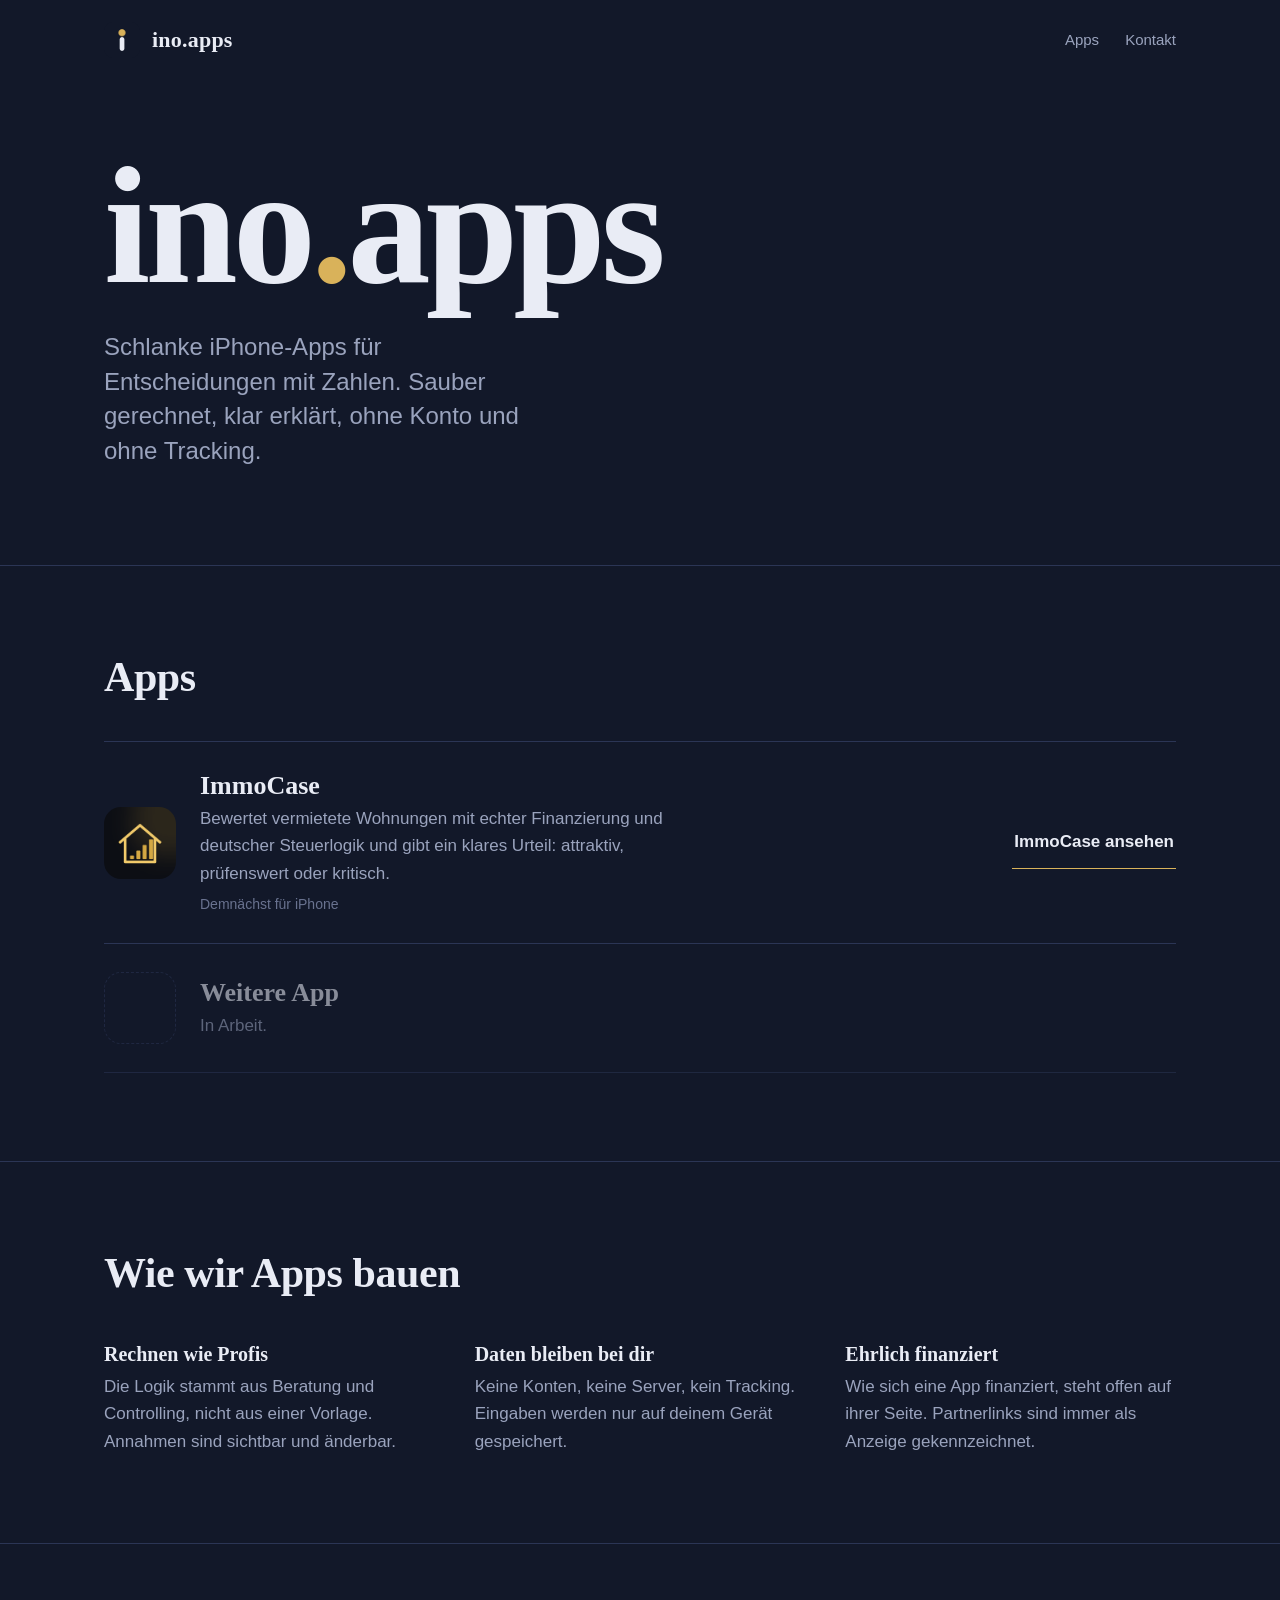
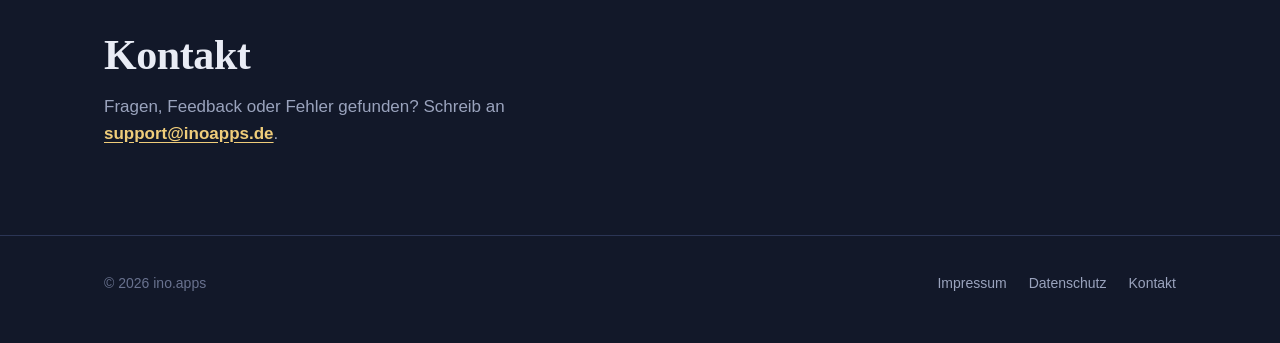
==== index.html @ d80a416d "Add files via upload" ====
<!DOCTYPE html>
<html lang="de">
<head>
<meta charset="UTF-8">
<meta name="viewport" content="width=device-width, initial-scale=1">
<title>ino.apps – Apps für Entscheidungen mit Zahlen</title>
<meta name="description" content="ino.apps entwickelt schlanke iPhone-Apps, die Entscheidungen mit Zahlen einfacher machen. Erste App: ImmoCase für die Bewertung vermieteter Immobilien.">
<link rel="canonical" href="https://inoapps.de/">
<meta property="og:title" content="ino.apps">
<meta property="og:description" content="Schlanke iPhone-Apps für Entscheidungen mit Zahlen.">
<meta name="theme-color" content="#121829">
<link rel="icon" href="/assets/ino-mark.svg" type="image/svg+xml">
<link rel="icon" href="/assets/ino-favicon.png" type="image/png">
<link rel="apple-touch-icon" href="/assets/ino-icon-180.png">
<link rel="stylesheet" href="/assets/style.css">
</head>
<body>
<header class="wrap top">
  <a class="brand" href="/"><img src="/assets/ino-icon-180.png" alt=""><span>ino.apps</span></a>
  <nav aria-label="Seitennavigation"><a href="#apps">Apps</a><a href="#kontakt">Kontakt</a></nav>
</header>
<main>
  <section class="wrap studio-hero">
    <h1 class="wordmark">ino<span class="dot">.</span>apps</h1>
    <p class="lead">Schlanke iPhone-Apps für Entscheidungen mit Zahlen. Sauber gerechnet, klar erklärt, ohne Konto und ohne Tracking.</p>
  </section>

  <section class="section" id="apps" aria-labelledby="apps-title">
    <div class="wrap">
      <h2 id="apps-title">Apps</h2>
      <ul class="apps">
        <li>
          <img src="/immocase/assets/icon-180.png" alt="">
          <div>
            <h3>ImmoCase</h3>
            <p>Bewertet vermietete Wohnungen mit echter Finanzierung und deutscher Steuerlogik und gibt ein klares Urteil: attraktiv, prüfenswert oder kritisch.</p>
            <p class="status">Demnächst für iPhone</p>
          </div>
          <a class="go" href="/immocase/">ImmoCase ansehen</a>
        </li>
        <li class="soon" aria-label="Weitere App in Arbeit">
          <span class="slot" aria-hidden="true"></span>
          <div><h3>Weitere App</h3><p>In Arbeit.</p></div>
        </li>
      </ul>
    </div>
  </section>

  <section class="section" aria-labelledby="p-title">
    <div class="wrap">
      <h2 id="p-title">Wie wir Apps bauen</h2>
      <div class="principles">
        <div><h3>Rechnen wie Profis</h3><p>Die Logik stammt aus Beratung und Controlling, nicht aus einer Vorlage. Annahmen sind sichtbar und änderbar.</p></div>
        <div><h3>Daten bleiben bei dir</h3><p>Keine Konten, keine Server, kein Tracking. Eingaben werden nur auf deinem Gerät gespeichert.</p></div>
        <div><h3>Ehrlich finanziert</h3><p>Wie sich eine App finanziert, steht offen auf ihrer Seite. Partnerlinks sind immer als Anzeige gekennzeichnet.</p></div>
      </div>
    </div>
  </section>

  <section class="section contact" id="kontakt" aria-labelledby="k-title">
    <div class="wrap">
      <h2 id="k-title">Kontakt</h2>
      <p>Fragen, Feedback oder Fehler gefunden? Schreib an <a href="mailto:support@inoapps.de">support@inoapps.de</a>.</p>
    </div>
  </section>
</main>
<footer><div class="wrap"><span>© 2026 ino.apps</span><nav aria-label="Rechtliches"><a href="/impressum.html">Impressum</a><a href="/datenschutz.html">Datenschutz</a><a href="mailto:support@inoapps.de">Kontakt</a></nav></div></footer>
</body>
</html>
---- assets/style.css ----
:root{
  --ink:#121829; --ink2:#182037; --ink3:#1F2843; --line:#2B3555;
  --text:#E9ECF5; --muted:#9AA3BD; --faint:#69728F;
  --gold:#D9B25A; --gold2:#F0CD7A;
  --g:#3DD68C; --y:#F0C34A; --r:#F06565;
  --serif:"Iowan Old Style","New York","Palatino Linotype",Palatino,Georgia,serif;
  --sans:-apple-system,BlinkMacSystemFont,"Segoe UI",Roboto,"Helvetica Neue",Arial,sans-serif;
  --wrap:1120px;
}
*{box-sizing:border-box;margin:0;padding:0}
html{scroll-behavior:smooth}
@media (prefers-reduced-motion:reduce){html{scroll-behavior:auto}*{animation:none!important;transition:none!important}}
body{background:var(--ink);color:var(--text);font:17px/1.6 var(--sans);-webkit-font-smoothing:antialiased}
a{color:var(--gold2);text-underline-offset:3px}
a:hover{color:#fff}
:focus-visible{outline:2px solid var(--gold2);outline-offset:3px;border-radius:4px}
.wrap{max-width:var(--wrap);margin:0 auto;padding:0 24px}
img{max-width:100%;height:auto;display:block}

/* Header */
.top{display:flex;align-items:center;justify-content:space-between;padding-top:22px;padding-bottom:22px}
.brand{display:flex;align-items:center;gap:12px;text-decoration:none;color:var(--text)}
.brand img{width:36px;height:36px;border-radius:9px}
.brand span{font:700 22px/1 var(--serif);letter-spacing:.01em}
.top nav{display:flex;gap:26px;font-size:15px}
.top nav a{color:var(--muted);text-decoration:none}
.top nav a:hover{color:var(--text)}

/* Hero */
.hero{display:grid;grid-template-columns:1.05fr .95fr;gap:56px;align-items:center;padding-top:56px;padding-bottom:88px}
.hero h1{font:600 clamp(40px,5.4vw,66px)/1.04 var(--serif);letter-spacing:-.015em;max-width:15ch}
.hero .lead{font-size:19px;color:var(--muted);margin-top:22px;max-width:46ch}
.cta{display:flex;flex-wrap:wrap;gap:14px;margin-top:34px;align-items:center}
.pill{display:inline-flex;align-items:center;gap:10px;background:var(--gold);color:#16130A;font-weight:650;font-size:16px;padding:14px 22px;border-radius:999px}
.pill small{font-weight:500;opacity:.75}
.ghost{color:var(--text);text-decoration:none;font-weight:600;padding:14px 4px;border-bottom:1px solid var(--line)}
.ghost:hover{border-color:var(--gold)}

/* Case card (live demo) */
.case{background:var(--ink2);border:1px solid var(--line);border-radius:22px;padding:26px;position:relative;box-shadow:0 30px 80px -30px rgba(0,0,0,.6)}
.case h2{font:600 15px/1.3 var(--sans);color:var(--muted);margin-bottom:16px}
.inputs{display:grid;grid-template-columns:repeat(3,1fr);gap:10px}
.inputs label{display:flex;flex-direction:column;gap:6px;font-size:13px;color:var(--muted)}
.inputs input{width:100%;background:var(--ink);border:1px solid var(--line);border-radius:10px;color:var(--text);font:600 17px var(--sans);font-variant-numeric:tabular-nums;padding:11px 12px}
.inputs input:focus{border-color:var(--gold);outline:none}
.verdict{display:flex;align-items:center;gap:22px;margin:26px 0 20px;padding:20px 0;border-top:1px solid var(--line);border-bottom:1px solid var(--line)}
.lamp{display:flex;flex-direction:column;gap:8px;background:#0C1020;padding:10px;border-radius:16px;border:1px solid var(--line)}
.lamp i{width:22px;height:22px;border-radius:50%;background:#262E47;transition:background .35s,box-shadow .35s}
.lamp i.on.r{background:var(--r);box-shadow:0 0 18px var(--r)}
.lamp i.on.y{background:var(--y);box-shadow:0 0 18px var(--y)}
.lamp i.on.g{background:var(--g);box-shadow:0 0 18px var(--g)}
.verdict b{display:block;font:600 40px/1 var(--serif)}
.verdict p{color:var(--muted);font-size:14px;margin-top:6px}
.kpis{display:grid;grid-template-columns:repeat(3,1fr);gap:14px}
.kpis div{font-size:13px;color:var(--muted)}
.kpis strong{display:block;color:var(--text);font-size:20px;font-variant-numeric:tabular-nums;margin-top:2px}
.assume{font-size:12.5px;color:var(--faint);margin-top:18px;line-height:1.5}

/* Screens */
.screens{padding-top:40px;padding-bottom:96px}
.screens h2,.section h2{font:600 clamp(30px,3.4vw,42px)/1.12 var(--serif);letter-spacing:-.01em;max-width:20ch}
.screens .sub,.section .sub{color:var(--muted);margin-top:12px;max-width:56ch}
.phones{display:grid;grid-template-columns:repeat(3,1fr);gap:28px;margin-top:44px;align-items:start}
.phones figure{background:#0A0E1A;border:1px solid var(--line);border-radius:38px;padding:10px;box-shadow:0 30px 60px -30px rgba(0,0,0,.7)}
.phones figure:nth-child(2){margin-top:48px}
.phones img{border-radius:29px}
.phones figcaption{font-size:14px;color:var(--muted);text-align:center;padding:14px 8px 6px}

/* Sections */
.section{padding:88px 0;border-top:1px solid var(--line)}
.features{display:grid;grid-template-columns:1fr 1fr;gap:34px 64px;margin-top:48px}
.features dt{font:600 21px/1.3 var(--serif);color:var(--text)}
.features dd{color:var(--muted);margin-top:6px;max-width:48ch}
.steps{list-style:none;counter-reset:s;display:grid;grid-template-columns:repeat(3,1fr);gap:32px;margin-top:44px}
.steps li{counter-increment:s;padding-top:18px;border-top:2px solid var(--gold)}
.steps li::before{content:counter(s);font:600 34px/1 var(--serif);color:var(--gold2);display:block;margin-bottom:12px}
.steps h3{font-size:18px;margin-bottom:6px}
.steps p{color:var(--muted)}
.fair{display:grid;grid-template-columns:1fr 1.1fr;gap:56px;align-items:start}
.fair p{color:var(--muted);margin-top:14px}
.fair p:first-of-type{margin-top:0}
.faq{margin-top:36px;max-width:760px}
.faq details{border-bottom:1px solid var(--line);padding:18px 0}
.faq summary{cursor:pointer;font-weight:600;font-size:18px;list-style:none;display:flex;justify-content:space-between;gap:16px}
.faq summary::-webkit-details-marker{display:none}
.faq summary::after{content:"+";color:var(--gold2);font-size:22px;line-height:1}
.faq details[open] summary::after{content:"–"}
.faq details p{color:var(--muted);margin-top:10px;max-width:64ch}

/* Footer */
footer{border-top:1px solid var(--line);padding:36px 0 48px;color:var(--faint);font-size:14px}
footer .wrap{display:flex;flex-wrap:wrap;justify-content:space-between;gap:16px}
footer nav{display:flex;gap:22px}
footer a{color:var(--muted);text-decoration:none}
footer a:hover{color:var(--text)}

/* Legal pages */
.legal{max-width:808px;padding-top:40px;padding-bottom:96px}
.legal h1{font:600 44px/1.1 var(--serif);margin-bottom:28px}
.legal h2{font:600 22px/1.3 var(--serif);margin:36px 0 10px}
.legal p,.legal li{color:#C9CEDD;margin-top:10px}
.legal ul{padding-left:22px}
mark.ph{background:rgba(217,178,90,.18);color:var(--gold2);padding:1px 5px;border-radius:4px}

@media (max-width:900px){
  .hero{grid-template-columns:1fr;gap:40px;padding-top:28px}
  .phones{grid-template-columns:1fr 1fr}
  .phones figure:nth-child(2){margin-top:0}
  .phones figure:nth-child(3){display:none}
  .features,.fair{grid-template-columns:1fr;gap:28px}
  .steps{grid-template-columns:1fr}
  .top nav{display:none}
}
@media (max-width:520px){
  body{font-size:16px}
  .inputs{grid-template-columns:1fr}
  .kpis strong{font-size:17px}
  .phones{grid-template-columns:1fr}
  .phones figure:nth-child(2){display:none}
  .case{padding:20px}
}

/* ===== Dachmarke ino.apps ===== */
.brand .by{font:500 13px/1 var(--sans);color:var(--faint);margin-left:2px}
.brand .by:hover{color:var(--muted)}
.studio-hero{padding-top:72px;padding-bottom:96px}
.wordmark{font:600 clamp(64px,13vw,168px)/.9 var(--serif);letter-spacing:-.03em}
.wordmark .dot{color:var(--gold)}
.studio-hero .lead{font-size:clamp(19px,2.2vw,24px);color:var(--muted);margin-top:28px;max-width:34ch;line-height:1.45}
.apps{list-style:none;margin-top:40px;border-top:1px solid var(--line)}
.apps li{display:grid;grid-template-columns:72px 1fr auto;gap:24px;align-items:center;padding:28px 0;border-bottom:1px solid var(--line)}
.apps img{width:72px;height:72px;border-radius:17px}
.apps h3{font:600 26px/1.2 var(--serif)}
.apps p{color:var(--muted);margin-top:4px;max-width:52ch}
.apps .status{font-size:14px;color:var(--faint);margin-top:6px}
.apps .go{color:var(--text);text-decoration:none;font-weight:600;padding:12px 2px;border-bottom:1px solid var(--gold);white-space:nowrap}
.apps .go:hover{color:var(--gold2)}
.apps li.soon{opacity:.55}
.apps li.soon .slot{width:72px;height:72px;border-radius:17px;border:1px dashed var(--line)}
.principles{display:grid;grid-template-columns:repeat(3,1fr);gap:40px;margin-top:44px}
.principles h3{font:600 20px/1.3 var(--serif)}
.principles p{color:var(--muted);margin-top:6px}
.contact p{color:var(--muted);margin-top:14px;max-width:56ch}
.contact a{font-weight:600}
.legal h3{font:600 18px/1.3 var(--sans);margin:22px 0 4px;color:var(--text)}
@media (max-width:900px){
  .principles{grid-template-columns:1fr;gap:26px}
  .apps li{grid-template-columns:56px 1fr;gap:16px}
  .apps img,.apps li.soon .slot{width:56px;height:56px;border-radius:13px}
  .apps .go{grid-column:2;justify-self:start}
}
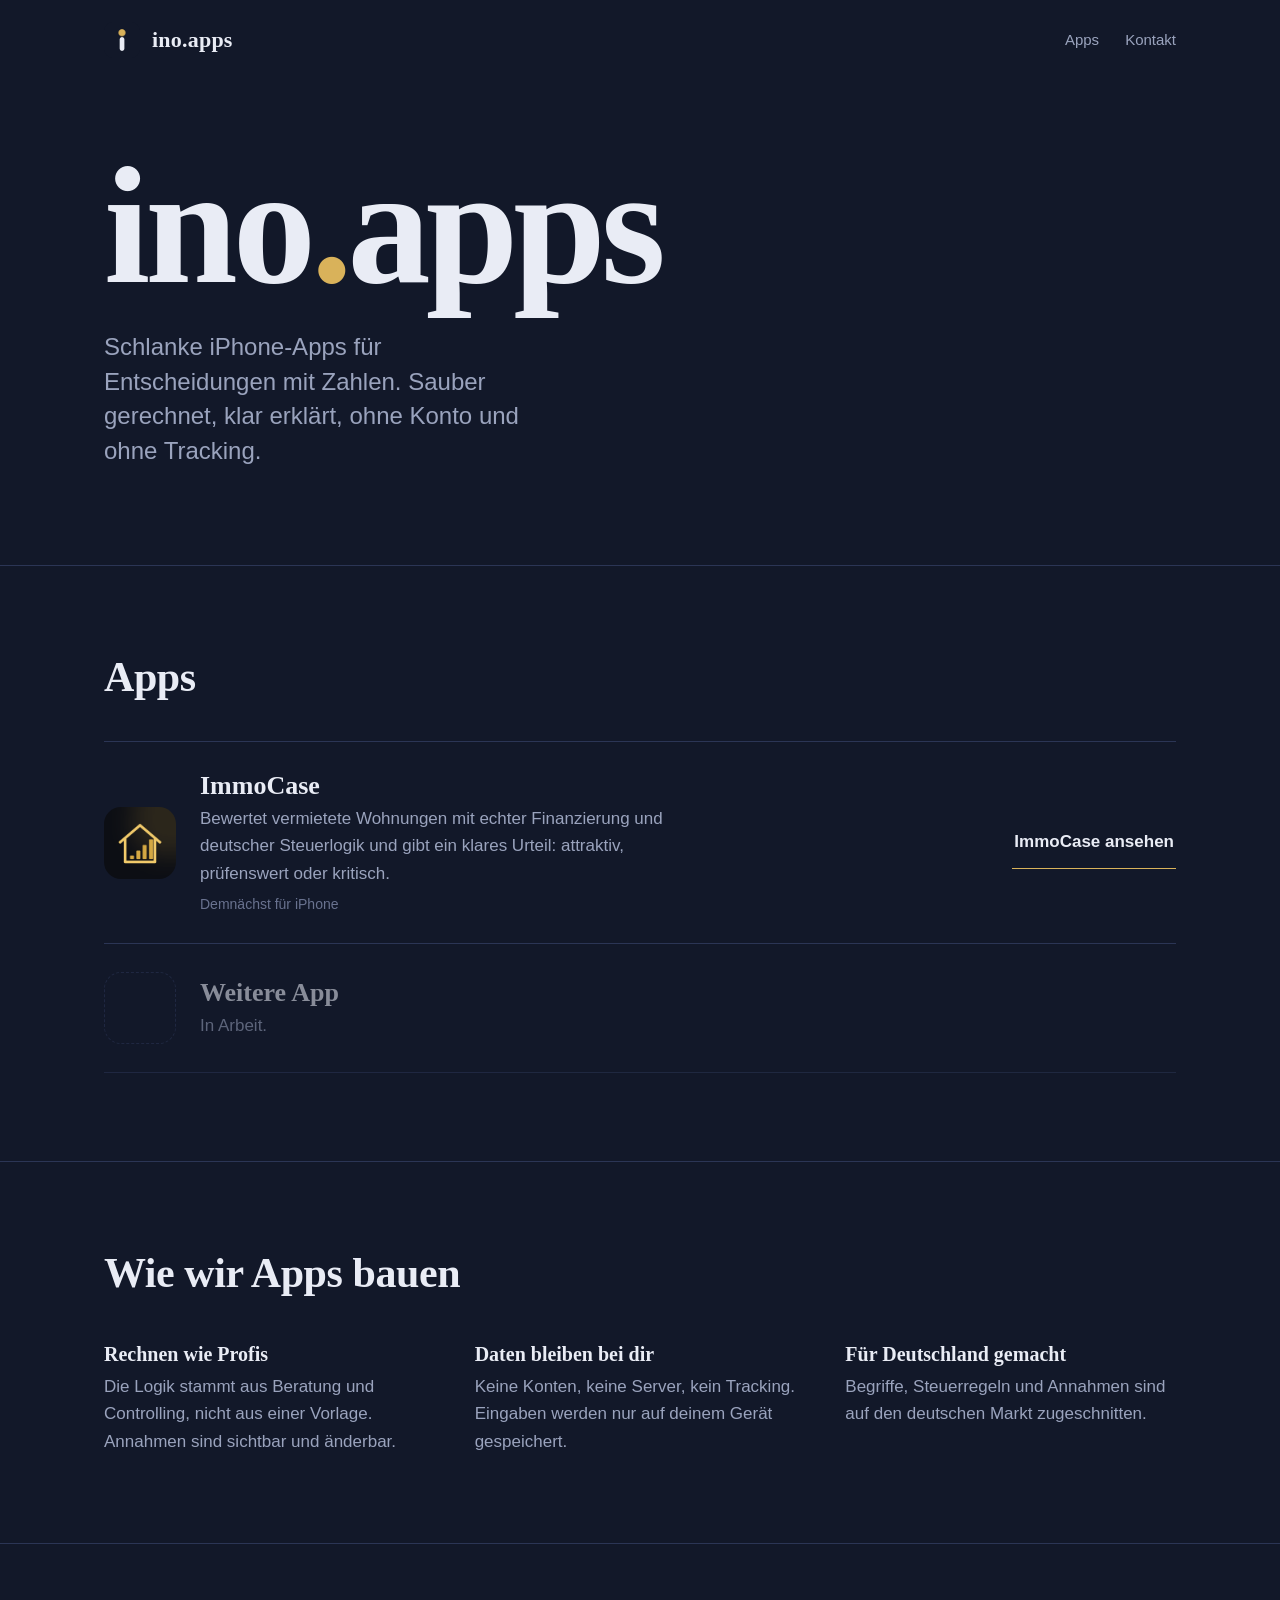
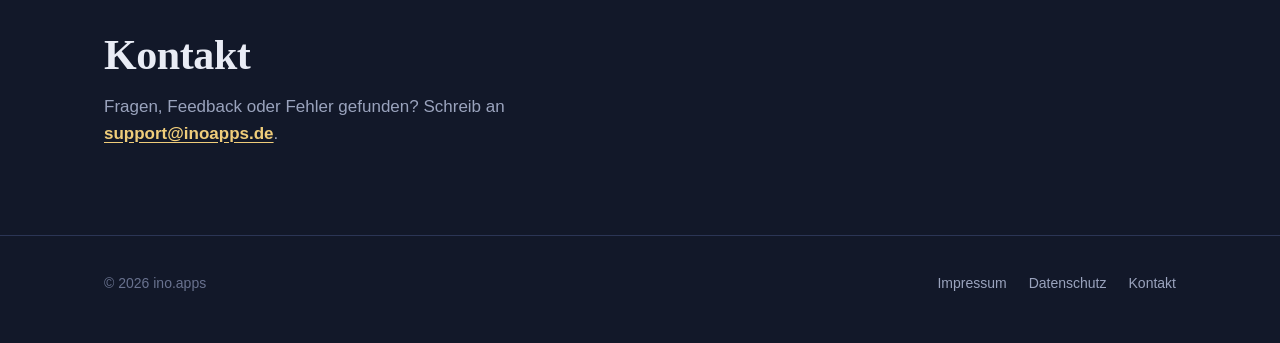
==== commit 71676411: "Datenschutz 13.10., Monetarisierung entfernt" ====
--- a/index.html
+++ b/index.html
@@ -52,7 +52,7 @@
       <div class="principles">
         <div><h3>Rechnen wie Profis</h3><p>Die Logik stammt aus Beratung und Controlling, nicht aus einer Vorlage. Annahmen sind sichtbar und änderbar.</p></div>
         <div><h3>Daten bleiben bei dir</h3><p>Keine Konten, keine Server, kein Tracking. Eingaben werden nur auf deinem Gerät gespeichert.</p></div>
-        <div><h3>Ehrlich finanziert</h3><p>Wie sich eine App finanziert, steht offen auf ihrer Seite. Partnerlinks sind immer als Anzeige gekennzeichnet.</p></div>
+        <div><h3>Für Deutschland gemacht</h3><p>Begriffe, Steuerregeln und Annahmen sind auf den deutschen Markt zugeschnitten.</p></div>
       </div>
     </div>
   </section>
